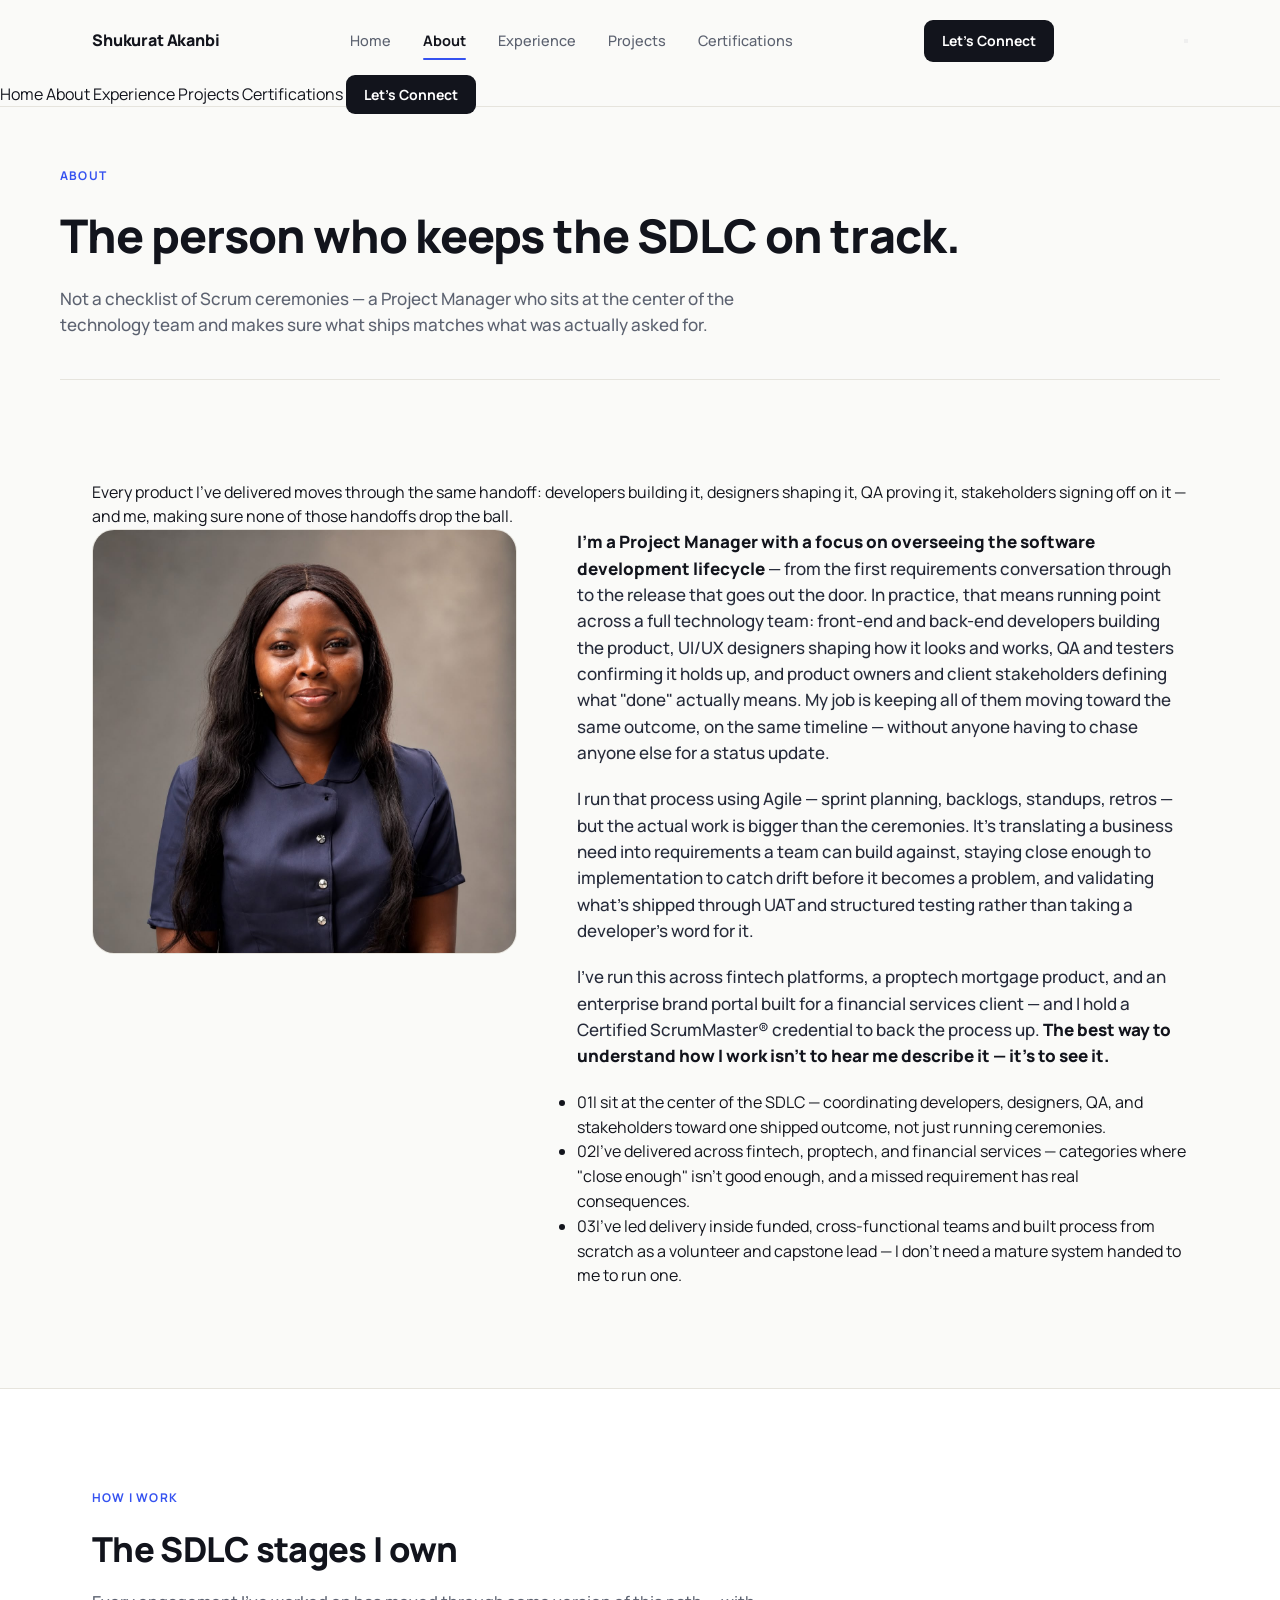
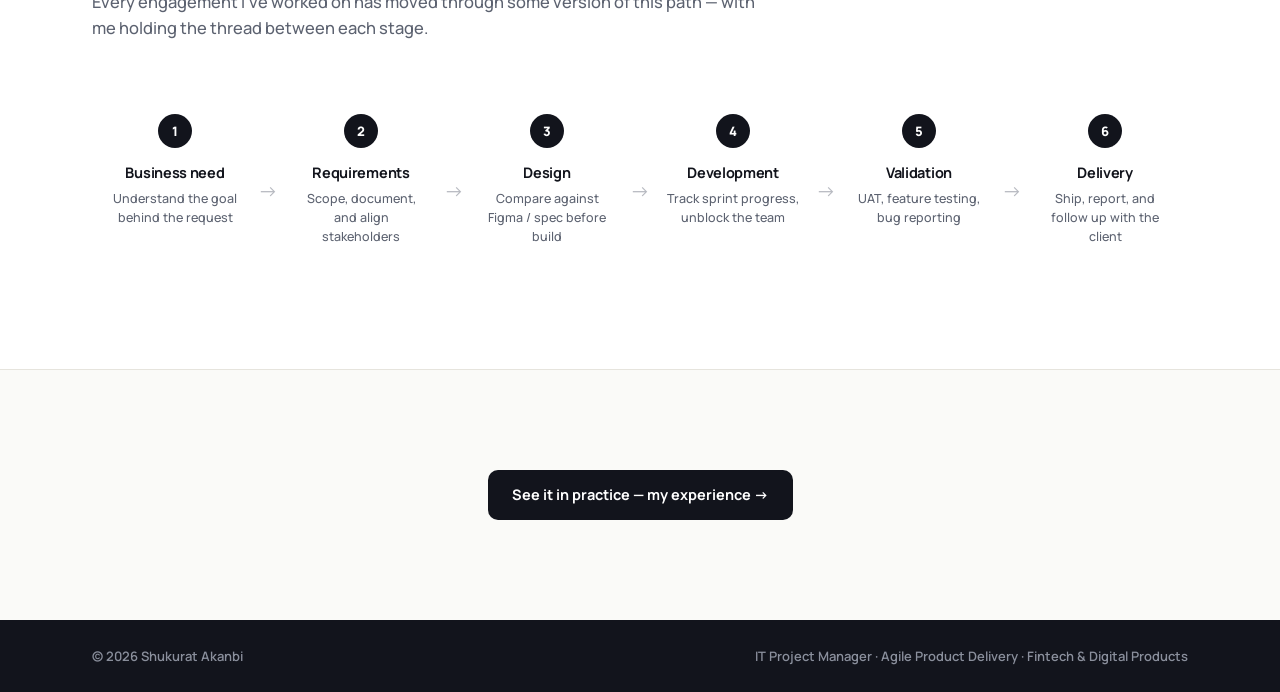
==== about.html @ e7d8753c "About sections updated" ====
<!DOCTYPE html>
<html lang="en">
<head>
<meta charset="UTF-8">
<meta name="viewport" content="width=device-width, initial-scale=1.0">
<title>About — Shukurat Akanbi</title>
<link rel="icon" href="favicon.svg" type="image/svg+xml">
<link rel="stylesheet" href="styles.css">
</head>
<body>

<header class="site">
  <nav>
    <a href="index.html" class="logo">Shukurat Akanbi</a>
    <div class="navlinks">
      <a href="index.html">Home</a>
      <a href="about.html">About</a>
      <a href="experience.html">Experience</a>
      <a href="projects.html">Projects</a>
      <a href="certifications.html">Certifications</a>
    </div>
    <a href="contact.html" class="navcta">Let's Connect</a>
    <button class="hamburger" id="menuToggle" aria-expanded="false" aria-controls="mobileMenu" aria-label="Toggle menu">
      <span class="bar"></span><span class="bar"></span><span class="bar"></span>
    </button>
  </nav>
  <div class="mobile-menu" id="mobileMenu">
    <a href="index.html">Home</a>
    <a href="about.html">About</a>
    <a href="experience.html">Experience</a>
    <a href="projects.html">Projects</a>
    <a href="certifications.html">Certifications</a>
    <a href="contact.html" class="navcta">Let's Connect</a>
  </div>
</header>

<main>
  <div class="pagehead wrap">
    <span class="label">About</span>
    <h1>The person who keeps the SDLC on track.</h1>
    <p>Not a checklist of Scrum ceremonies — a Project Manager who sits at the center of the technology team and makes sure what ships matches what was actually asked for.</p>
  </div>

  <section>
    <div class="wrap">
      <p class="about-hook reveal">Every product I've delivered moves through the same handoff: developers building it, designers shaping it, QA proving it, stakeholders signing off on it — <span class="accent-text">and me, making sure none of those handoffs drop the ball.</span></p>
    </div>
    <div class="wrap about-grid">
      <div class="about-photo">
        <img src="images/headshot.jpg" alt="Shukurat Akanbi" loading="lazy">
      </div>
      <div class="about-copy">
        <p><strong>I'm a Project Manager with a focus on overseeing the software development lifecycle</strong> — from the first requirements conversation through to the release that goes out the door. In practice, that means running point across a full technology team: front-end and back-end developers building the product, UI/UX designers shaping how it looks and works, QA and testers confirming it holds up, and product owners and client stakeholders defining what "done" actually means. My job is keeping all of them moving toward the same outcome, on the same timeline — without anyone having to chase anyone else for a status update.</p>
        <p>I run that process using Agile — sprint planning, backlogs, standups, retros — but the actual work is bigger than the ceremonies. It's translating a business need into requirements a team can build against, staying close enough to implementation to catch drift before it becomes a problem, and validating what's shipped through UAT and structured testing rather than taking a developer's word for it.</p>
        <p>I've run this across fintech platforms, a proptech mortgage product, and an enterprise brand portal built for a financial services client — and I hold a Certified ScrumMaster® credential to back the process up. <strong>The best way to understand how I work isn't to hear me describe it — it's to see it.</strong></p>
        <ul class="about-list">
          <li><span class="num">01</span>I sit at the center of the SDLC — coordinating developers, designers, QA, and stakeholders toward one shipped outcome, not just running ceremonies.</li>
          <li><span class="num">02</span>I've delivered across fintech, proptech, and financial services — categories where "close enough" isn't good enough, and a missed requirement has real consequences.</li>
          <li><span class="num">03</span>I've led delivery inside funded, cross-functional teams and built process from scratch as a volunteer and capstone lead — I don't need a mature system handed to me to run one.</li>
        </ul>
      </div>
    </div>
  </section>

  <section style="background:var(--card); border-top:1px solid var(--line); border-bottom:1px solid var(--line);">
    <div class="wrap">
      <div class="sec-head">
        <span class="label">How I work</span>
        <h2 class="sec-title">The SDLC stages I own</h2>
        <p>Every engagement I've worked on has moved through some version of this path — with me holding the thread between each stage.</p>
      </div>
      <div class="pipeline">
        <div class="pipe-step reveal"><div class="pn">1</div><h4>Business need</h4><p>Understand the goal behind the request</p></div>
        <div class="pipe-arrow">→</div>
        <div class="pipe-step reveal"><div class="pn">2</div><h4>Requirements</h4><p>Scope, document, and align stakeholders</p></div>
        <div class="pipe-arrow">→</div>
        <div class="pipe-step reveal"><div class="pn">3</div><h4>Design</h4><p>Compare against Figma / spec before build</p></div>
        <div class="pipe-arrow">→</div>
        <div class="pipe-step reveal"><div class="pn">4</div><h4>Development</h4><p>Track sprint progress, unblock the team</p></div>
        <div class="pipe-arrow">→</div>
        <div class="pipe-step reveal"><div class="pn">5</div><h4>Validation</h4><p>UAT, feature testing, bug reporting</p></div>
        <div class="pipe-arrow">→</div>
        <div class="pipe-step reveal"><div class="pn">6</div><h4>Delivery</h4><p>Ship, report, and follow up with the client</p></div>
      </div>
    </div>
  </section>

  <section style="padding-bottom:100px;">
    <div class="wrap" style="text-align:center;">
      <a href="experience.html" class="btn btn-primary">See it in practice — my experience →</a>
    </div>
  </section>
</main>

<footer>
  <div class="wrap">
    <span>© 2026 Shukurat Akanbi</span>
    <span>IT Project Manager · Agile Product Delivery · Fintech &amp; Digital Products</span>
  </div>
</footer>

<script src="script.js"></script>
</body>
</html>
---- styles.css ----
@import url('https://fonts.googleapis.com/css2?family=Manrope:wght@400;500;600;700;800&display=swap');

:root{
  --ink:#12141C;
  --ink-soft:#262B3A;
  --paper:#FAFAF8;
  --paper-dim:#F1F0EC;
  --card:#FFFFFF;
  --muted:#5C6270;
  --muted-light:#8A8F9C;
  --accent:#3552F0;
  --accent-dim:#EAEDFE;
  --accent-ink:#22359C;
  --gold:#B8862F;
  --gold-dim:#FBF1DF;
  --line:#E6E4DD;
  --line-dark:#333A4D;
  --radius-sm:8px;
  --radius:14px;
  --radius-lg:22px;
  --max:1160px;
}
*{box-sizing:border-box; margin:0; padding:0;}
html{scroll-behavior:smooth;}
body{
  font-family:'Manrope', sans-serif;
  background:var(--paper);
  color:var(--ink);
  line-height:1.55;
  -webkit-font-smoothing:antialiased;
  font-weight:400;
}
a{color:inherit; text-decoration:none;}
img{max-width:100%; display:block;}
.wrap{max-width:var(--max); margin:0 auto; padding:0 32px;}
section{padding:100px 0;}
@media(max-width:720px){ section{padding:64px 0;} .wrap{padding:0 20px;} }

::selection{ background:var(--accent); color:#fff; }
:focus-visible{ outline:2px solid var(--accent); outline-offset:3px; }
@media (prefers-reduced-motion: reduce){
  *{ animation-duration:0.01ms !important; animation-iteration-count:1 !important; transition-duration:0.01ms !important; scroll-behavior:auto !important; }
}

h1,h2,h3,h4{ font-weight:800; letter-spacing:-.02em; }

/* ---------- TAGS / PILLS ---------- */
.tag{
  display:inline-flex; align-items:center; gap:7px;
  font-size:12.5px; font-weight:600; letter-spacing:.02em;
  padding:7px 13px; border-radius:100px;
  border:1px solid var(--line);
  background:#fff;
  color:var(--muted);
}
.tag.accent{ background:var(--accent-dim); border-color:#CBD3FC; color:var(--accent-ink); }
.tag.gold{ background:var(--gold-dim); border-color:#EBD9AE; color:#8A651E; }
.label{
  font-size:12px; font-weight:700; letter-spacing:.1em; text-transform:uppercase; color:var(--accent);
  display:block; margin-bottom:14px;
}

/* ---------- NAV ---------- */
header.site{
  position:sticky; top:0; z-index:50;
  background:rgba(250,250,248,.92);
  backdrop-filter:blur(10px);
  border-bottom:1px solid var(--line);
}
nav{ display:flex; align-items:center; justify-content:space-between; padding:20px 32px; max-width:var(--max); margin:0 auto; }
.logo{ font-weight:800; font-size:16px; letter-spacing:-.01em; }
.navlinks{ display:flex; gap:32px; font-size:14.5px; font-weight:500; color:var(--muted); }
.navlinks a{ position:relative; padding:4px 0; }
.navlinks a:hover{ color:var(--ink); }
.navlinks a.active{ color:var(--ink); font-weight:700; }
.navlinks a.active::after{ content:""; position:absolute; left:0; right:0; bottom:-4px; height:2px; background:var(--accent); border-radius:2px; }
.navcta{ font-size:14px; font-weight:700; background:var(--ink); color:#fff; padding:10px 18px; border-radius:9px; transition:.15s; }
.navcta:hover{ background:var(--accent); transform:translateY(-1px); }
@media(max-width:780px){
  .navlinks{ display:none; }
  nav{ padding:16px 20px; }
}

/* ---------- PAGE HEADER ---------- */
.pagehead{ padding:60px 0 40px; border-bottom:1px solid var(--line); }
.pagehead h1{ font-size:clamp(2rem,4vw,2.9rem); margin-bottom:14px; }
.pagehead p{ color:var(--muted); font-size:17px; max-width:62ch; font-weight:500;}
@media(max-width:720px){ .pagehead{ padding:40px 0 28px; } }

/* ---------- HERO ---------- */
.hero{ padding-top:72px; padding-bottom:80px; }
.hero-inner{ max-width:900px; }
.hero .tagrow{ display:flex; flex-wrap:wrap; gap:8px; margin-bottom:28px; }
h1.hero-h{ font-size:clamp(1.6rem,3vw,2.05rem); font-weight:700; color:var(--muted); letter-spacing:-.005em; margin-bottom:18px; }
h1.hero-h .name{ display:block; font-size:clamp(2.6rem,6vw,4.1rem); font-weight:800; color:var(--ink); letter-spacing:-.03em; margin-bottom:10px; line-height:1.04;}
.hero p.lede{ font-size:18px; font-weight:500; color:var(--ink-soft); max-width:66ch; margin-bottom:38px; line-height:1.6; }
.hero-ctas{ display:flex; gap:14px; flex-wrap:wrap; }
.btn{
  font-size:14.5px; font-weight:700;
  padding:14px 24px; border-radius:10px; display:inline-flex; align-items:center; gap:8px;
  transition:.15s; border:none; cursor:pointer;
}
.btn-primary{ background:var(--ink); color:#fff; }
.btn-primary:hover{ background:var(--accent); transform:translateY(-1px); }
.btn-ghost{ border:1.5px solid var(--line); color:var(--ink); background:#fff; }
.btn-ghost:hover{ border-color:var(--ink); }

/* ---------- HOME TEASERS ---------- */
.teaser-grid{ display:grid; grid-template-columns:repeat(3,1fr); gap:20px; }
@media(max-width:860px){ .teaser-grid{ grid-template-columns:1fr; } }
.teaser{ background:var(--card); border:1px solid var(--line); border-radius:var(--radius); padding:30px; transition:.15s; display:flex; flex-direction:column; gap:14px; }
.teaser:hover{ border-color:var(--ink); transform:translateY(-2px); box-shadow:0 16px 32px -20px rgba(18,20,28,.18); }
.teaser h3{ font-size:20px; }
.teaser p{ font-size:14.5px; color:var(--muted); flex:1; font-weight:500; }
.teaser .t-link{ font-size:13.5px; font-weight:700; color:var(--accent); display:flex; align-items:center; gap:6px; }

/* ---------- PIPELINE (About signature element) ---------- */
.pipeline{ display:flex; align-items:stretch; gap:0; flex-wrap:wrap; margin-top:8px; }
.pipe-step{ flex:1 1 150px; padding:22px 16px; text-align:center; position:relative; }
.pipe-step .pn{ width:34px; height:34px; border-radius:50%; background:var(--ink); color:#fff; display:flex; align-items:center; justify-content:center; font-size:13px; font-weight:800; margin:0 auto 14px; }
.pipe-step h4{ font-size:14.5px; font-weight:700; margin-bottom:4px; }
.pipe-step p{ font-size:12.5px; color:var(--muted); font-weight:500; }
.pipe-arrow{ display:flex; align-items:center; color:var(--line-dark); opacity:.35; font-size:20px; padding-top:20px; }
@media(max-width:760px){ .pipeline{ flex-direction:column; } .pipe-arrow{ transform:rotate(90deg); align-self:center; padding:4px 0; } }

/* ---------- SECTION HEAD ---------- */
.sec-head{ max-width:680px; margin-bottom:52px; }
h2.sec-title{ font-size:clamp(1.6rem,3vw,2.15rem); margin-bottom:14px; }
.sec-head p{ color:var(--muted); font-size:16.5px; font-weight:500; }

/* ---------- ABOUT COPY ---------- */
.about-grid{ display:grid; grid-template-columns:.82fr 1.18fr; gap:60px; align-items:start; }
@media(max-width:860px){ .about-grid{ grid-template-columns:1fr; gap:36px; } }
.about-photo{ border-radius:var(--radius-lg); overflow:hidden; border:1px solid var(--line); position:sticky; top:100px; }
.about-copy p{ font-size:17px; color:var(--ink-soft); margin-bottom:20px; max-width:62ch; font-weight:500; }
.about-copy p strong{ color:var(--ink); font-weight:800; }

/* ---------- EXPERIENCE ---------- */
.exp-card{ background:var(--card); border:1px solid var(--line); border-radius:var(--radius-lg); overflow:hidden; margin-bottom:26px; }
.exp-head{ padding:32px 34px 24px; border-bottom:1px solid var(--line); display:flex; justify-content:space-between; gap:20px; flex-wrap:wrap; align-items:flex-start; }
.exp-head .eyebrow{ font-size:13px; font-weight:700; color:var(--accent); text-transform:uppercase; letter-spacing:.06em; margin-bottom:8px; }
.exp-head h3{ font-size:24px; margin-bottom:6px; }
.exp-head .org{ font-size:15px; color:var(--muted); font-weight:600; }
.exp-head .dates{ font-size:13.5px; color:var(--muted-light); font-weight:600; white-space:nowrap; }
.exp-body{ padding:8px 34px 30px; }
.exp-sub{ margin-top:24px; padding-top:24px; border-top:1px dashed var(--line); }
.exp-sub:first-child{ margin-top:0; padding-top:0; border-top:none; }
.exp-sub h4{ font-size:16.5px; margin-bottom:10px; }
.exp-sub p.sub-desc{ font-size:14.5px; color:var(--muted); font-weight:500; margin-bottom:12px; }
.exp-body ul{ padding-left:20px; }
.exp-body li{ font-size:14.8px; color:var(--ink-soft); margin-bottom:7px; font-weight:500; }
.exp-note{ font-size:13.5px; color:var(--muted-light); font-style:italic; margin-top:14px; font-weight:500; }

.stat-strip{ display:flex; gap:36px; flex-wrap:wrap; background:var(--accent-dim); border-top:1px solid var(--line); padding:24px 34px; }
.stat-strip .stat .val{ font-size:26px; font-weight:800; color:var(--accent-ink); }
.stat-strip .stat .lab{ font-size:12.5px; color:var(--accent-ink); font-weight:600; opacity:.85; }

.exp-minor{ display:grid; grid-template-columns:170px 1fr; gap:24px; padding:20px 0; border-bottom:1px solid var(--line); }
@media(max-width:640px){ .exp-minor{ grid-template-columns:1fr; gap:4px; } }
.exp-minor .em-date{ font-size:12.5px; color:var(--muted-light); font-weight:700; padding-top:2px; }
.exp-minor .em-role{ font-size:15.5px; font-weight:700; }
.exp-minor .em-org{ font-size:13.5px; color:var(--accent-ink); font-weight:600; margin-bottom:4px; }
.exp-minor p.em-desc{ font-size:14px; color:var(--muted); font-weight:500; }

/* ---------- SKILLS ---------- */
.skill-grid{ display:grid; grid-template-columns:repeat(4,1fr); gap:20px; }
@media(max-width:960px){ .skill-grid{ grid-template-columns:repeat(2,1fr); } }
@media(max-width:600px){ .skill-grid{ grid-template-columns:1fr; } }
.skill-col{ background:var(--card); border:1px solid var(--line); border-radius:var(--radius); padding:24px; }
.skill-col h4{ font-size:12.5px; font-weight:800; letter-spacing:.06em; text-transform:uppercase; color:var(--muted-light); margin-bottom:14px; }
.chip-row{ display:flex; flex-wrap:wrap; gap:7px; }
.chip{ font-size:13px; font-weight:600; padding:6px 11px; border-radius:7px; background:var(--paper-dim); border:1px solid var(--line); color:var(--ink-soft); }

/* ---------- PROJECTS ---------- */
.proj-card{ background:var(--card); border:1px solid var(--line); border-radius:var(--radius-lg); overflow:hidden; margin-bottom:32px; }
.proj-head{ padding:36px 36px 26px; border-bottom:1px solid var(--line); display:flex; justify-content:space-between; gap:24px; flex-wrap:wrap; align-items:flex-start; }
.proj-head h3{ font-size:28px; margin-bottom:8px; }
.proj-head .cat{ font-size:14.5px; color:var(--muted); font-weight:600; margin-bottom:14px; }
.proj-tags{ display:flex; gap:8px; flex-wrap:wrap; }
.award-badge{ display:flex; align-items:center; gap:10px; background:var(--gold-dim); border:1px solid #EBD9AE; border-radius:12px; padding:12px 18px; white-space:nowrap; }
.award-badge .trophy{ font-size:22px; }
.award-badge .a-text{ line-height:1.25; }
.award-badge .a-text .a-big{ font-size:14.5px; font-weight:800; color:#8A651E; display:block; }
.award-badge .a-text .a-small{ font-size:11.5px; color:#8A651E; font-weight:600; opacity:.85; }

.proj-story{ display:grid; grid-template-columns:repeat(2,1fr); }
@media(max-width:760px){ .proj-story{ grid-template-columns:1fr; } }
.pstep{ padding:26px 36px; border-bottom:1px solid var(--line); border-right:1px solid var(--line); }
.pstep:nth-child(2n){ border-right:none; }
@media(max-width:760px){ .pstep{ border-right:none !important; } }
.pstep h4{ font-size:11.5px; letter-spacing:.08em; text-transform:uppercase; color:var(--accent); margin-bottom:10px; font-weight:800; }
.pstep p, .pstep li{ font-size:14.8px; color:var(--ink-soft); font-weight:500; }
.pstep ul{ padding-left:18px; margin-top:6px; }
.pstep li{ margin-bottom:5px; }
.pstep.full{ grid-column:1/-1; border-right:none; }
.pstep.outcome{ background:var(--accent-dim); border-right:none; }
.pstep.outcome h4{ color:var(--accent-ink); }

.pstep-img{ margin-top:14px; border-radius:10px; overflow:hidden; border:1px solid var(--line); cursor:zoom-in; transition:.15s; }
.pstep-img:hover{ transform:translateY(-2px); box-shadow:0 12px 24px -16px rgba(18,20,28,.25); }
.pstep-img img{ width:100%; display:block; }

.gallery-wrap{ grid-column:1/-1; padding:30px 36px 36px; border-top:1px solid var(--line); background:var(--paper-dim); }
.gallery-wrap h4{ font-size:11.5px; letter-spacing:.08em; text-transform:uppercase; color:var(--accent); margin-bottom:16px; font-weight:800; }
.gallery-grid{ display:grid; grid-template-columns:repeat(auto-fill,minmax(210px,1fr)); gap:14px; }
.gallery-item{ border-radius:10px; overflow:hidden; border:1px solid var(--line); background:#fff; cursor:zoom-in; transition:.15s; }
.gallery-item:hover{ transform:translateY(-2px); box-shadow:0 12px 24px -16px rgba(18,20,28,.25); }
.gallery-item img{ width:100%; height:150px; object-fit:cover; object-position:top; }
.gallery-item.tall img{ height:220px; }
.gallery-cap{ font-size:12px; color:var(--muted); padding:8px 10px; font-weight:600; }
.video-cta{ margin-top:16px; }

/* ---------- CERTIFICATIONS ---------- */
.cert-grid{ display:grid; grid-template-columns:repeat(2,1fr); gap:24px; }
@media(max-width:760px){ .cert-grid{ grid-template-columns:1fr; } }
.cert-card{ background:var(--card); border:1px solid var(--line); border-radius:var(--radius); overflow:hidden; transition:.15s; }
.cert-card:hover{ border-color:var(--ink); box-shadow:0 16px 32px -22px rgba(18,20,28,.2); }
.cert-thumb{ cursor:zoom-in; border-bottom:1px solid var(--line); overflow:hidden; aspect-ratio:16/10.5; background:#F4F3EF; }
.cert-thumb img{ width:100%; height:100%; object-fit:cover; object-position:top; }
.cert-info{ padding:18px 20px; }
.cert-info h4{ font-size:15.5px; margin-bottom:4px; }
.cert-info .issuer{ font-size:13px; color:var(--muted); font-weight:600; }
.cert-card.placeholder .cert-thumb{ display:flex; align-items:center; justify-content:center; color:var(--muted-light); font-size:13px; font-weight:700; text-align:center; padding:20px; }

/* ---------- LIGHTBOX ---------- */
.lightbox{ position:fixed; inset:0; background:rgba(18,20,28,.92); z-index:200; display:none; align-items:center; justify-content:center; padding:40px; cursor:zoom-out; }
.lightbox.open{ display:flex; }
.lightbox img{ max-width:100%; max-height:90vh; border-radius:10px; box-shadow:0 30px 60px rgba(0,0,0,.4); }
.lightbox-close{ position:absolute; top:24px; right:28px; color:#fff; font-size:15px; font-weight:700; background:rgba(255,255,255,.12); padding:10px 16px; border-radius:8px; }

/* ---------- CONTACT ---------- */
.contact{ background:var(--ink); color:#F2F2F0; }
.contact h1{ color:#fff; }
.contact-grid{ display:grid; grid-template-columns:1.2fr .8fr; gap:60px; align-items:start; }
@media(max-width:860px){ .contact-grid{ grid-template-columns:1fr; gap:36px; } }
.contact .big{ font-size:clamp(2rem,4vw,2.7rem); line-height:1.15; margin-bottom:20px; color:#fff; }
.contact p.lede{ color:#B7BAC4; font-size:16.5px; max-width:48ch; font-weight:500; }
.contact-actions{ display:flex; flex-direction:column; gap:12px; }
.clink{ display:flex; justify-content:space-between; align-items:center; padding:16px 0; border-bottom:1px solid var(--line-dark); font-size:15px; font-weight:600; color:#EAEAE8; }
.clink span.arrow{ color:#8FA0F0; transition:.15s; }
.clink:hover span.arrow{ transform:translateX(4px); }
.contact-note{ margin-top:26px; padding-top:22px; border-top:1px solid var(--line-dark); color:#9296A3; font-size:14px; max-width:46ch; font-weight:500;}

footer{ background:var(--ink); color:#8A8F9C; padding:26px 0; font-size:13px; font-weight:600; }
footer .wrap{ display:flex; justify-content:space-between; flex-wrap:wrap; gap:8px; }

.reveal{ opacity:0; transform:translateY(16px); transition:opacity .55s ease, transform .55s ease; }
.reveal.in{ opacity:1; transform:none; }
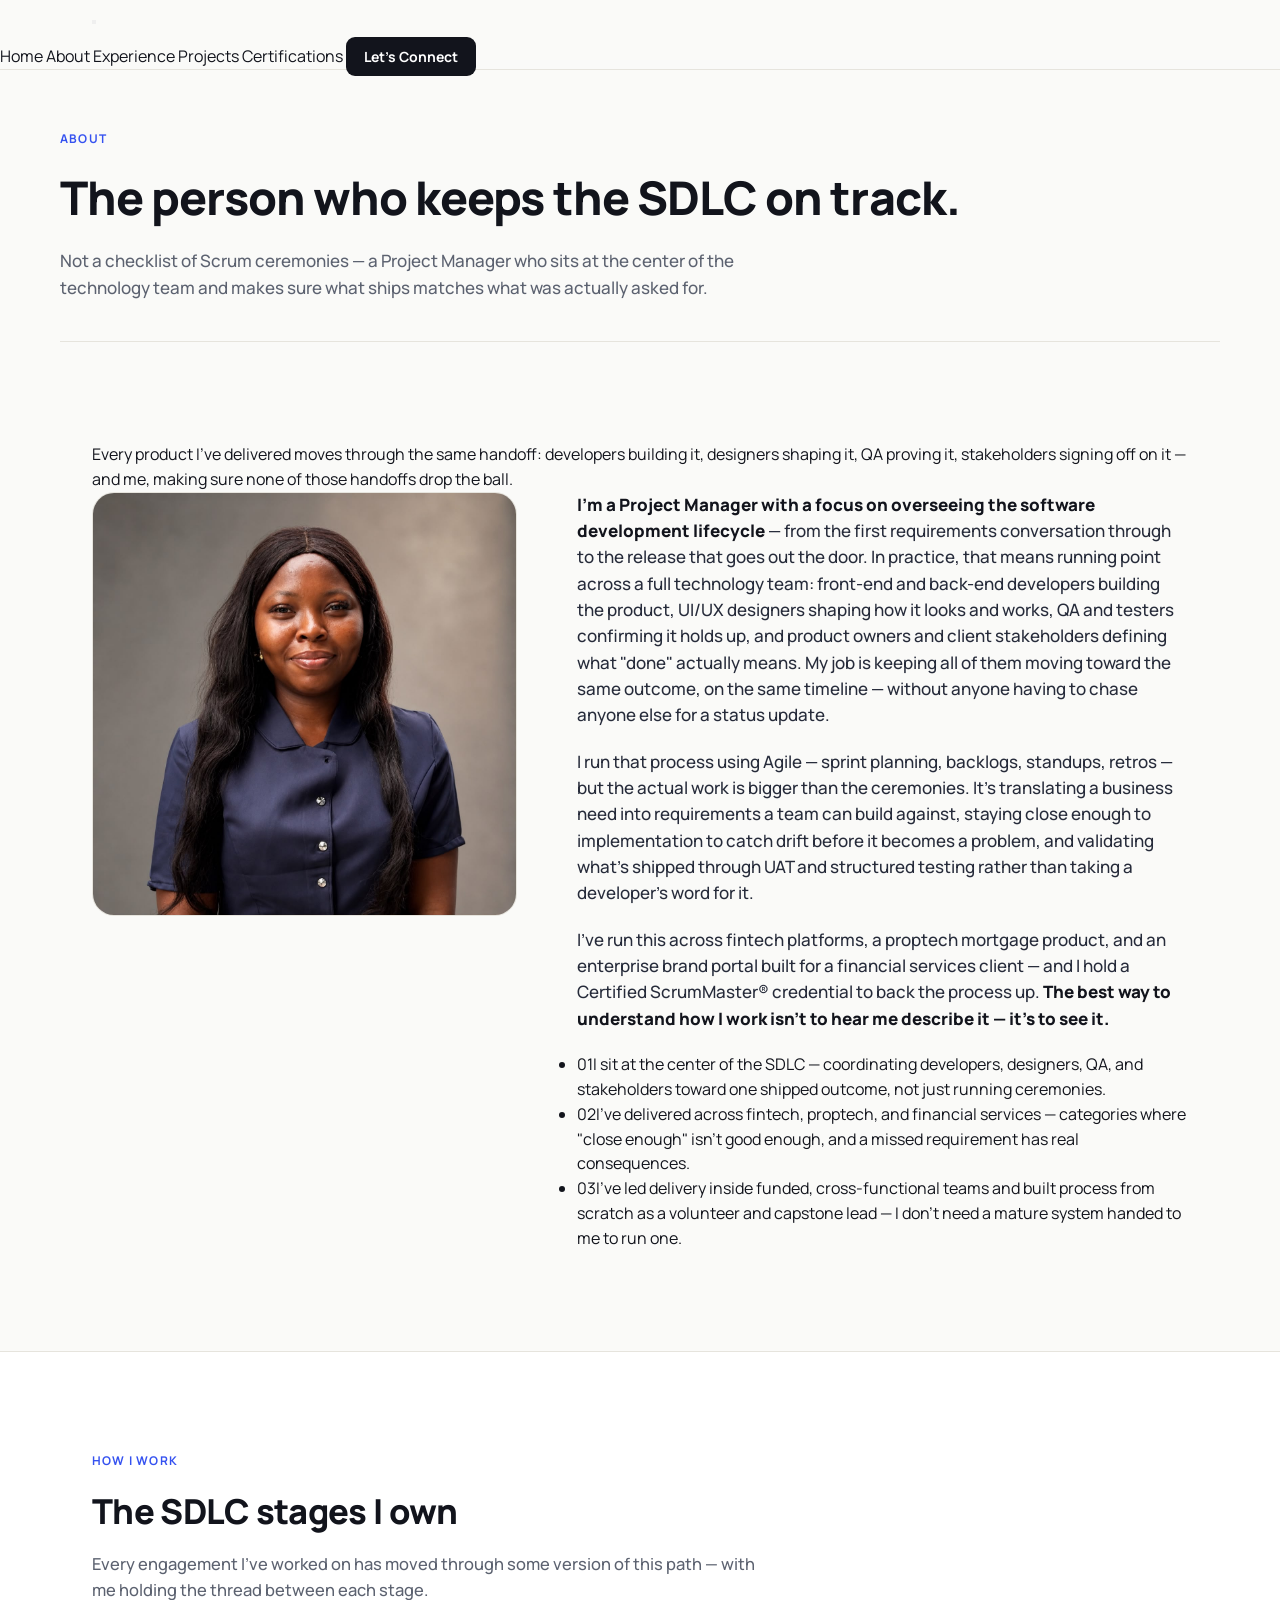
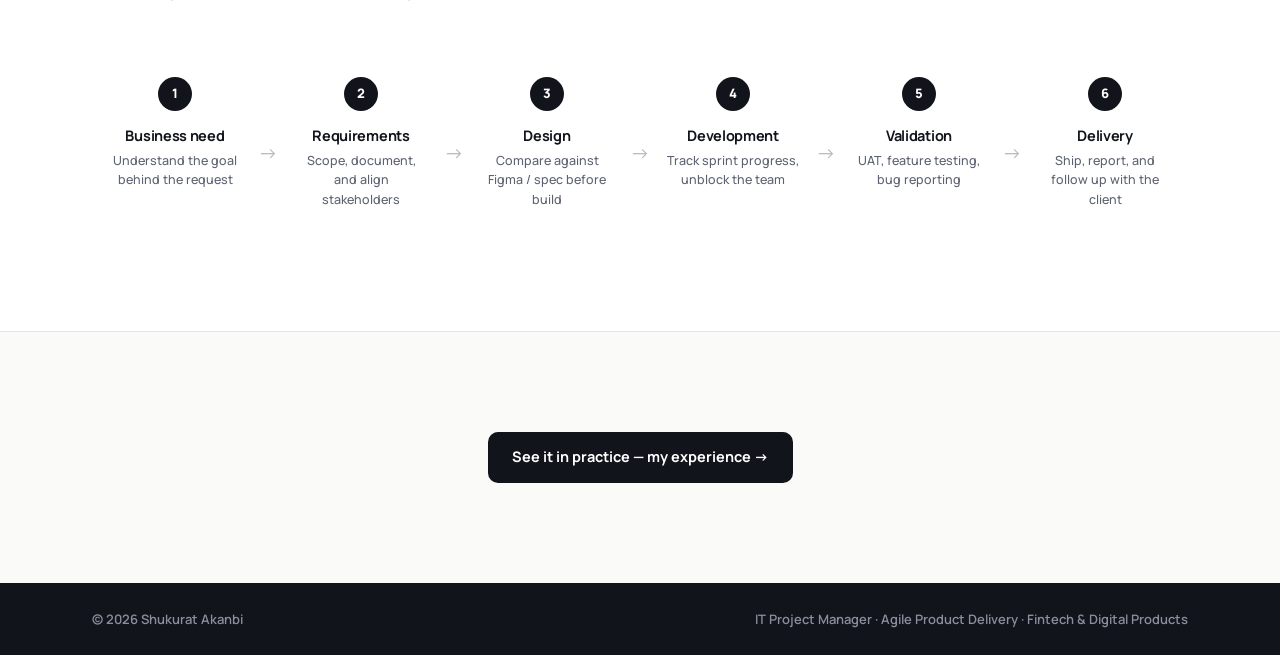
==== commit bc924a1a: "Updating mobile nav" ====
--- a/about.html
+++ b/about.html
@@ -11,15 +11,15 @@
 
 <header class="site">
   <nav>
-    <a href="index.html" class="logo">Shukurat Akanbi</a>
+    <!-- <a href="index.html" class="logo">Shukurat Akanbi</a>
     <div class="navlinks">
       <a href="index.html">Home</a>
       <a href="about.html">About</a>
       <a href="experience.html">Experience</a>
       <a href="projects.html">Projects</a>
       <a href="certifications.html">Certifications</a>
-    </div>
-    <a href="contact.html" class="navcta">Let's Connect</a>
+    </div> -->
+    <!-- <a href="contact.html" class="navcta">Let's Connect</a> -->
     <button class="hamburger" id="menuToggle" aria-expanded="false" aria-controls="mobileMenu" aria-label="Toggle menu">
       <span class="bar"></span><span class="bar"></span><span class="bar"></span>
     </button>
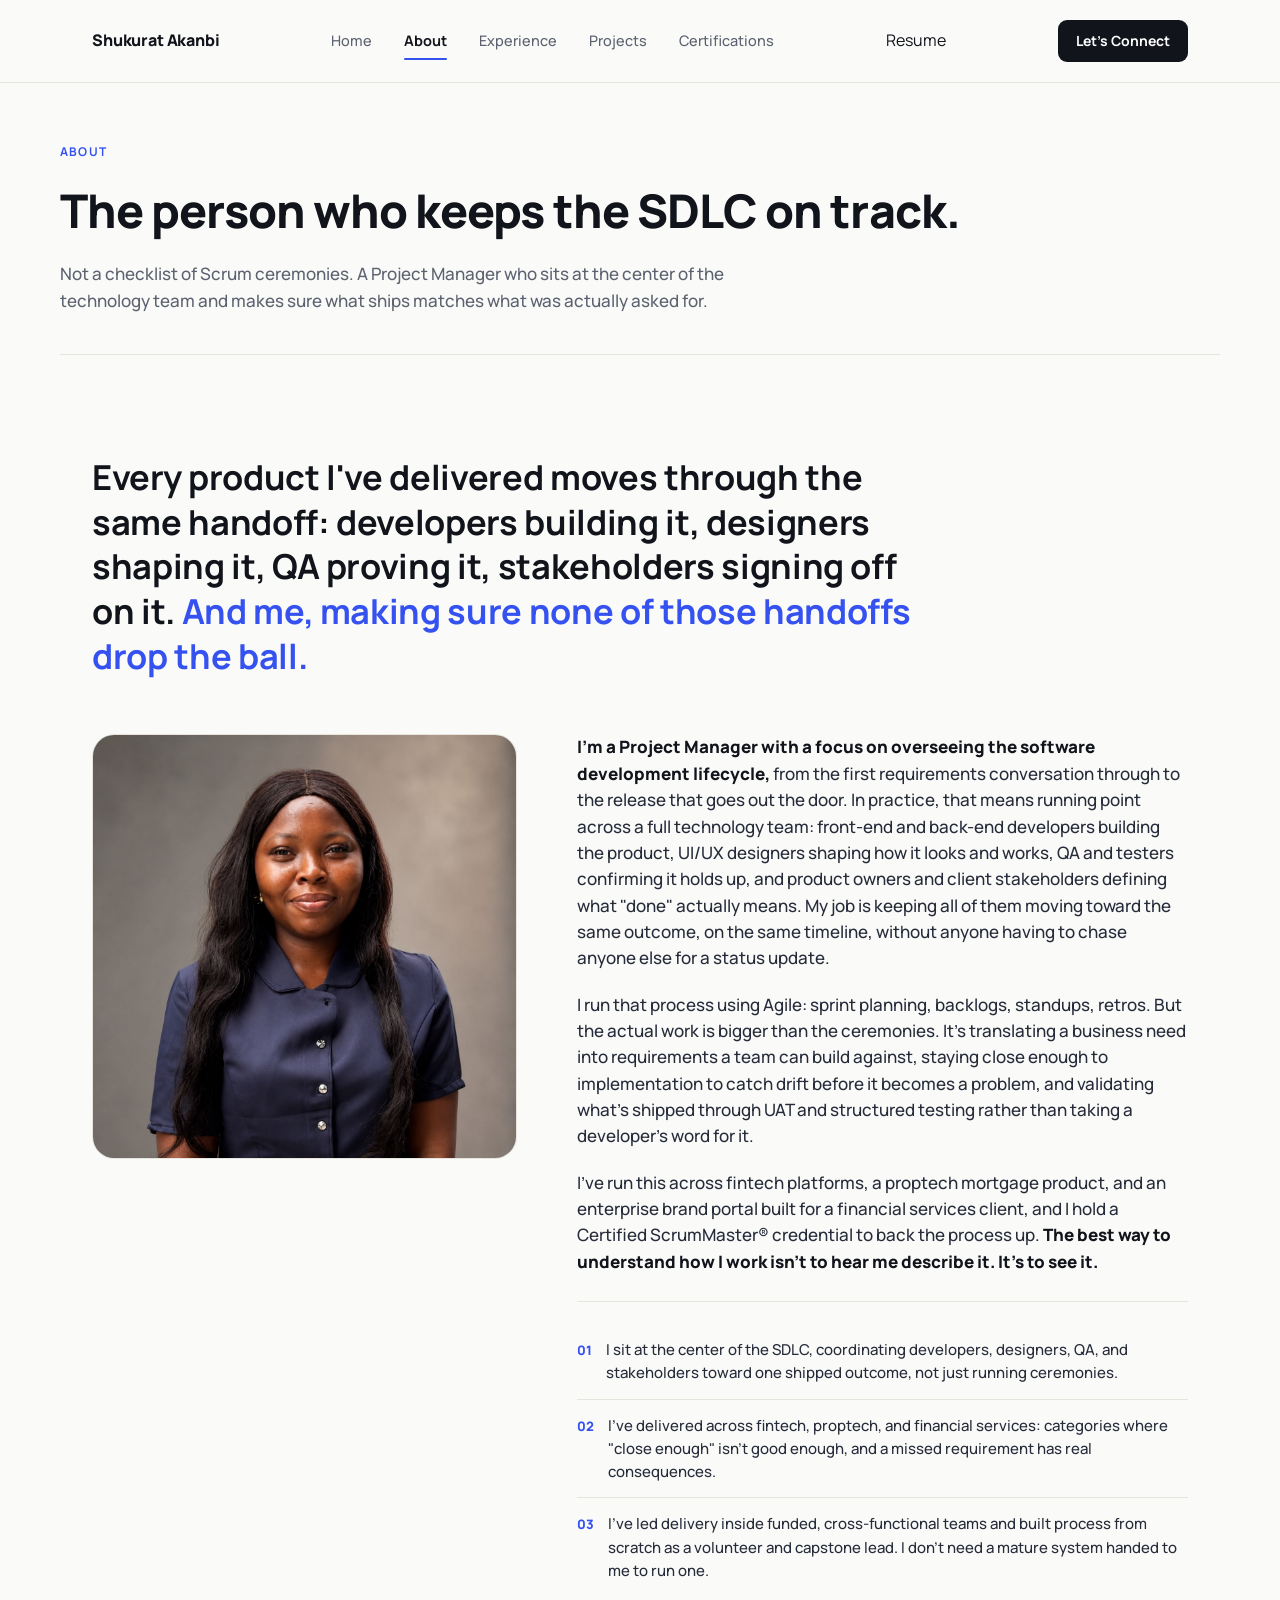
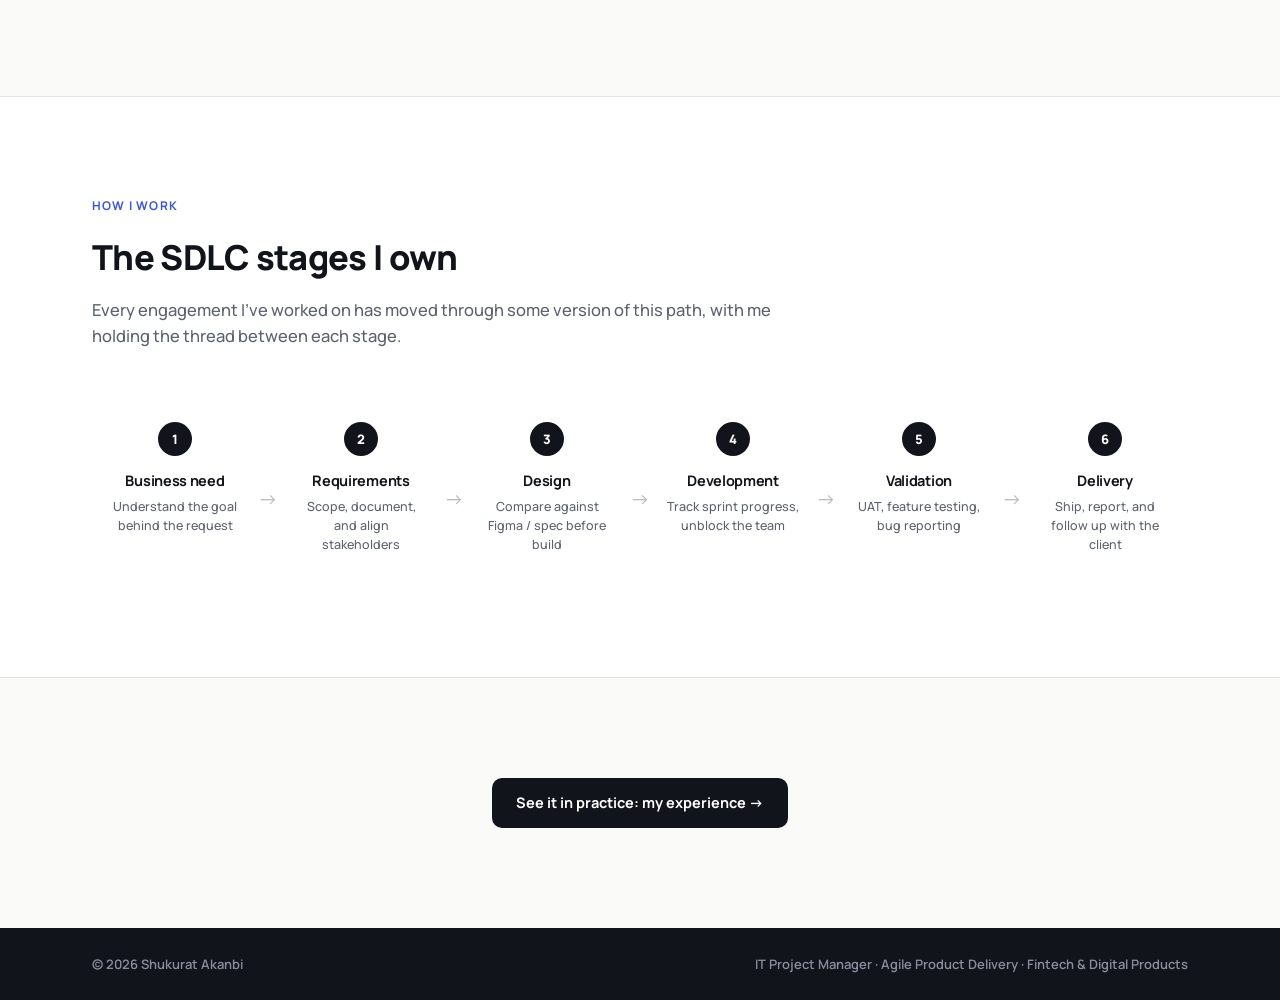
==== commit fea2bfb1: "Mobile responsiveness updated" ====
--- a/about.html
+++ b/about.html
@@ -3,7 +3,7 @@
 <head>
 <meta charset="UTF-8">
 <meta name="viewport" content="width=device-width, initial-scale=1.0">
-<title>About — Shukurat Akanbi</title>
+<title>About | Shukurat Akanbi</title>
 <link rel="icon" href="favicon.svg" type="image/svg+xml">
 <link rel="stylesheet" href="styles.css">
 </head>
@@ -11,15 +11,16 @@
 
 <header class="site">
   <nav>
-    <!-- <a href="index.html" class="logo">Shukurat Akanbi</a>
+    <a href="index.html" class="logo">Shukurat Akanbi</a>
     <div class="navlinks">
       <a href="index.html">Home</a>
       <a href="about.html">About</a>
       <a href="experience.html">Experience</a>
       <a href="projects.html">Projects</a>
       <a href="certifications.html">Certifications</a>
-    </div> -->
-    <!-- <a href="contact.html" class="navcta">Let's Connect</a> -->
+    </div>
+    <a href="files/Shukurat_Akanbi_CV.pdf" class="navresume" target="_blank" rel="noopener">Resume</a>
+    <a href="contact.html" class="navcta">Let's Connect</a>
     <button class="hamburger" id="menuToggle" aria-expanded="false" aria-controls="mobileMenu" aria-label="Toggle menu">
       <span class="bar"></span><span class="bar"></span><span class="bar"></span>
     </button>
@@ -30,6 +31,7 @@
     <a href="experience.html">Experience</a>
     <a href="projects.html">Projects</a>
     <a href="certifications.html">Certifications</a>
+    <a href="files/Shukurat_Akanbi_CV.pdf" class="navresume" target="_blank" rel="noopener">Resume (PDF)</a>
     <a href="contact.html" class="navcta">Let's Connect</a>
   </div>
 </header>
@@ -38,25 +40,25 @@
   <div class="pagehead wrap">
     <span class="label">About</span>
     <h1>The person who keeps the SDLC on track.</h1>
-    <p>Not a checklist of Scrum ceremonies — a Project Manager who sits at the center of the technology team and makes sure what ships matches what was actually asked for.</p>
+    <p>Not a checklist of Scrum ceremonies. A Project Manager who sits at the center of the technology team and makes sure what ships matches what was actually asked for.</p>
   </div>
 
   <section>
     <div class="wrap">
-      <p class="about-hook reveal">Every product I've delivered moves through the same handoff: developers building it, designers shaping it, QA proving it, stakeholders signing off on it — <span class="accent-text">and me, making sure none of those handoffs drop the ball.</span></p>
+      <p class="about-hook reveal">Every product I've delivered moves through the same handoff: developers building it, designers shaping it, QA proving it, stakeholders signing off on it. <span class="accent-text">And me, making sure none of those handoffs drop the ball.</span></p>
     </div>
     <div class="wrap about-grid">
       <div class="about-photo">
         <img src="images/headshot.jpg" alt="Shukurat Akanbi" loading="lazy">
       </div>
       <div class="about-copy">
-        <p><strong>I'm a Project Manager with a focus on overseeing the software development lifecycle</strong> — from the first requirements conversation through to the release that goes out the door. In practice, that means running point across a full technology team: front-end and back-end developers building the product, UI/UX designers shaping how it looks and works, QA and testers confirming it holds up, and product owners and client stakeholders defining what "done" actually means. My job is keeping all of them moving toward the same outcome, on the same timeline — without anyone having to chase anyone else for a status update.</p>
-        <p>I run that process using Agile — sprint planning, backlogs, standups, retros — but the actual work is bigger than the ceremonies. It's translating a business need into requirements a team can build against, staying close enough to implementation to catch drift before it becomes a problem, and validating what's shipped through UAT and structured testing rather than taking a developer's word for it.</p>
-        <p>I've run this across fintech platforms, a proptech mortgage product, and an enterprise brand portal built for a financial services client — and I hold a Certified ScrumMaster® credential to back the process up. <strong>The best way to understand how I work isn't to hear me describe it — it's to see it.</strong></p>
+        <p><strong>I'm a Project Manager with a focus on overseeing the software development lifecycle,</strong> from the first requirements conversation through to the release that goes out the door. In practice, that means running point across a full technology team: front-end and back-end developers building the product, UI/UX designers shaping how it looks and works, QA and testers confirming it holds up, and product owners and client stakeholders defining what "done" actually means. My job is keeping all of them moving toward the same outcome, on the same timeline, without anyone having to chase anyone else for a status update.</p>
+        <p>I run that process using Agile: sprint planning, backlogs, standups, retros. But the actual work is bigger than the ceremonies. It's translating a business need into requirements a team can build against, staying close enough to implementation to catch drift before it becomes a problem, and validating what's shipped through UAT and structured testing rather than taking a developer's word for it.</p>
+        <p>I've run this across fintech platforms, a proptech mortgage product, and an enterprise brand portal built for a financial services client, and I hold a Certified ScrumMaster® credential to back the process up. <strong>The best way to understand how I work isn't to hear me describe it. It's to see it.</strong></p>
         <ul class="about-list">
-          <li><span class="num">01</span>I sit at the center of the SDLC — coordinating developers, designers, QA, and stakeholders toward one shipped outcome, not just running ceremonies.</li>
-          <li><span class="num">02</span>I've delivered across fintech, proptech, and financial services — categories where "close enough" isn't good enough, and a missed requirement has real consequences.</li>
-          <li><span class="num">03</span>I've led delivery inside funded, cross-functional teams and built process from scratch as a volunteer and capstone lead — I don't need a mature system handed to me to run one.</li>
+          <li><span class="num">01</span>I sit at the center of the SDLC, coordinating developers, designers, QA, and stakeholders toward one shipped outcome, not just running ceremonies.</li>
+          <li><span class="num">02</span>I've delivered across fintech, proptech, and financial services: categories where "close enough" isn't good enough, and a missed requirement has real consequences.</li>
+          <li><span class="num">03</span>I've led delivery inside funded, cross-functional teams and built process from scratch as a volunteer and capstone lead. I don't need a mature system handed to me to run one.</li>
         </ul>
       </div>
     </div>
@@ -67,7 +69,7 @@
       <div class="sec-head">
         <span class="label">How I work</span>
         <h2 class="sec-title">The SDLC stages I own</h2>
-        <p>Every engagement I've worked on has moved through some version of this path — with me holding the thread between each stage.</p>
+        <p>Every engagement I've worked on has moved through some version of this path, with me holding the thread between each stage.</p>
       </div>
       <div class="pipeline">
         <div class="pipe-step reveal"><div class="pn">1</div><h4>Business need</h4><p>Understand the goal behind the request</p></div>
@@ -87,7 +89,7 @@
 
   <section style="padding-bottom:100px;">
     <div class="wrap" style="text-align:center;">
-      <a href="experience.html" class="btn btn-primary">See it in practice — my experience →</a>
+      <a href="experience.html" class="btn btn-primary">See it in practice: my experience →</a>
     </div>
   </section>
 </main>
--- a/styles.css
+++ b/styles.css
@@ -76,9 +76,21 @@
 .navlinks a.active::after{ content:""; position:absolute; left:0; right:0; bottom:-4px; height:2px; background:var(--accent); border-radius:2px; }
 .navcta{ font-size:14px; font-weight:700; background:var(--ink); color:#fff; padding:10px 18px; border-radius:9px; transition:.15s; }
 .navcta:hover{ background:var(--accent); transform:translateY(-1px); }
+.hamburger{ display:none; background:none; border:none; cursor:pointer; padding:8px; margin:-8px -8px -8px 4px; }
+.hamburger .bar{ display:block; width:22px; height:2px; background:var(--ink); margin:5px 0; transition:.2s ease; }
+.hamburger.is-open .bar:nth-child(1){ transform:translateY(7px) rotate(45deg); }
+.hamburger.is-open .bar:nth-child(2){ opacity:0; }
+.hamburger.is-open .bar:nth-child(3){ transform:translateY(-7px) rotate(-45deg); }
+.mobile-menu{ display:none; flex-direction:column; border-top:1px solid var(--line); background:var(--paper); padding:8px 20px 18px; }
+.mobile-menu.open{ display:flex; }
+.mobile-menu a{ padding:13px 2px; font-size:15.5px; font-weight:600; color:var(--ink); border-bottom:1px solid var(--line); }
+.mobile-menu a.active{ color:var(--accent); font-weight:700; }
+.mobile-menu a.navcta{ margin-top:12px; text-align:center; border-bottom:none; color:#fff; }
 @media(max-width:780px){
   .navlinks{ display:none; }
   nav{ padding:16px 20px; }
+  .navcta{ display:none; }
+  .hamburger{ display:block; }
 }
 
 /* ---------- PAGE HEADER ---------- */
@@ -92,7 +104,8 @@
 .hero-inner{ max-width:900px; }
 .hero .tagrow{ display:flex; flex-wrap:wrap; gap:8px; margin-bottom:28px; }
 h1.hero-h{ font-size:clamp(1.6rem,3vw,2.05rem); font-weight:700; color:var(--muted); letter-spacing:-.005em; margin-bottom:18px; }
-h1.hero-h .name{ display:block; font-size:clamp(2.6rem,6vw,4.1rem); font-weight:800; color:var(--ink); letter-spacing:-.03em; margin-bottom:10px; line-height:1.04;}
+h1.hero-h .name{ display:block; font-size:clamp(1.9rem,7.2vw,4.1rem); font-weight:800; color:var(--ink); letter-spacing:-.03em; margin-bottom:10px; line-height:1.08; white-space:nowrap; }
+@media(max-width:420px){ h1.hero-h .name{ white-space:normal; font-size:clamp(1.6rem,8.5vw,2.2rem); } }
 .hero p.lede{ font-size:18px; font-weight:500; color:var(--ink-soft); max-width:66ch; margin-bottom:38px; line-height:1.6; }
 .hero-ctas{ display:flex; gap:14px; flex-wrap:wrap; }
 .btn{
@@ -129,11 +142,18 @@
 .sec-head p{ color:var(--muted); font-size:16.5px; font-weight:500; }
 
 /* ---------- ABOUT COPY ---------- */
+.about-hook{ font-size:clamp(1.5rem,3.2vw,2.15rem); font-weight:700; line-height:1.3; letter-spacing:-.01em; color:var(--ink); max-width:840px; margin-bottom:56px; }
+.about-hook .accent-text{ color:var(--accent); }
+
 .about-grid{ display:grid; grid-template-columns:.82fr 1.18fr; gap:60px; align-items:start; }
 @media(max-width:860px){ .about-grid{ grid-template-columns:1fr; gap:36px; } }
 .about-photo{ border-radius:var(--radius-lg); overflow:hidden; border:1px solid var(--line); position:sticky; top:100px; }
 .about-copy p{ font-size:17px; color:var(--ink-soft); margin-bottom:20px; max-width:62ch; font-weight:500; }
 .about-copy p strong{ color:var(--ink); font-weight:800; }
+.about-list{ margin-top:26px; padding-top:22px; border-top:1px solid var(--line); }
+.about-list li{ list-style:none; display:flex; gap:14px; padding:14px 0; border-bottom:1px solid var(--line); font-size:15px; color:var(--ink-soft); font-weight:500; }
+.about-list li:last-child{ border-bottom:none; }
+.about-list .num{ font-size:13px; font-weight:800; color:var(--accent); flex:none; padding-top:2px; }
 
 /* ---------- EXPERIENCE ---------- */
 .exp-card{ background:var(--card); border:1px solid var(--line); border-radius:var(--radius-lg); overflow:hidden; margin-bottom:26px; }
@@ -208,7 +228,18 @@
 .gallery-item img{ width:100%; height:150px; object-fit:cover; object-position:top; }
 .gallery-item.tall img{ height:220px; }
 .gallery-cap{ font-size:12px; color:var(--muted); padding:8px 10px; font-weight:600; }
-.video-cta{ margin-top:16px; }
+.video-cta{ margin-top:16px; max-width:420px; }
+.video-cta video{ border-radius:10px; }
+
+.google-wordmark{ font-size:26px; font-weight:800; letter-spacing:-.01em; font-family:Arial, sans-serif; }
+.google-wordmark span:nth-child(1){ color:#4285F4; }
+.google-wordmark span:nth-child(2){ color:#EA4335; }
+.google-wordmark span:nth-child(3){ color:#FBBC05; }
+.google-wordmark span:nth-child(4){ color:#4285F4; }
+.google-wordmark span:nth-child(5){ color:#34A853; }
+.google-wordmark span:nth-child(6){ color:#EA4335; }
+.cert-card.placeholder .cert-thumb{ background:#fff; flex-direction:column; gap:10px; }
+.cert-card.placeholder .cert-thumb .coursera-tag{ font-size:11px; font-weight:700; color:var(--muted-light); letter-spacing:.04em; text-transform:uppercase; }
 
 /* ---------- CERTIFICATIONS ---------- */
 .cert-grid{ display:grid; grid-template-columns:repeat(2,1fr); gap:24px; }
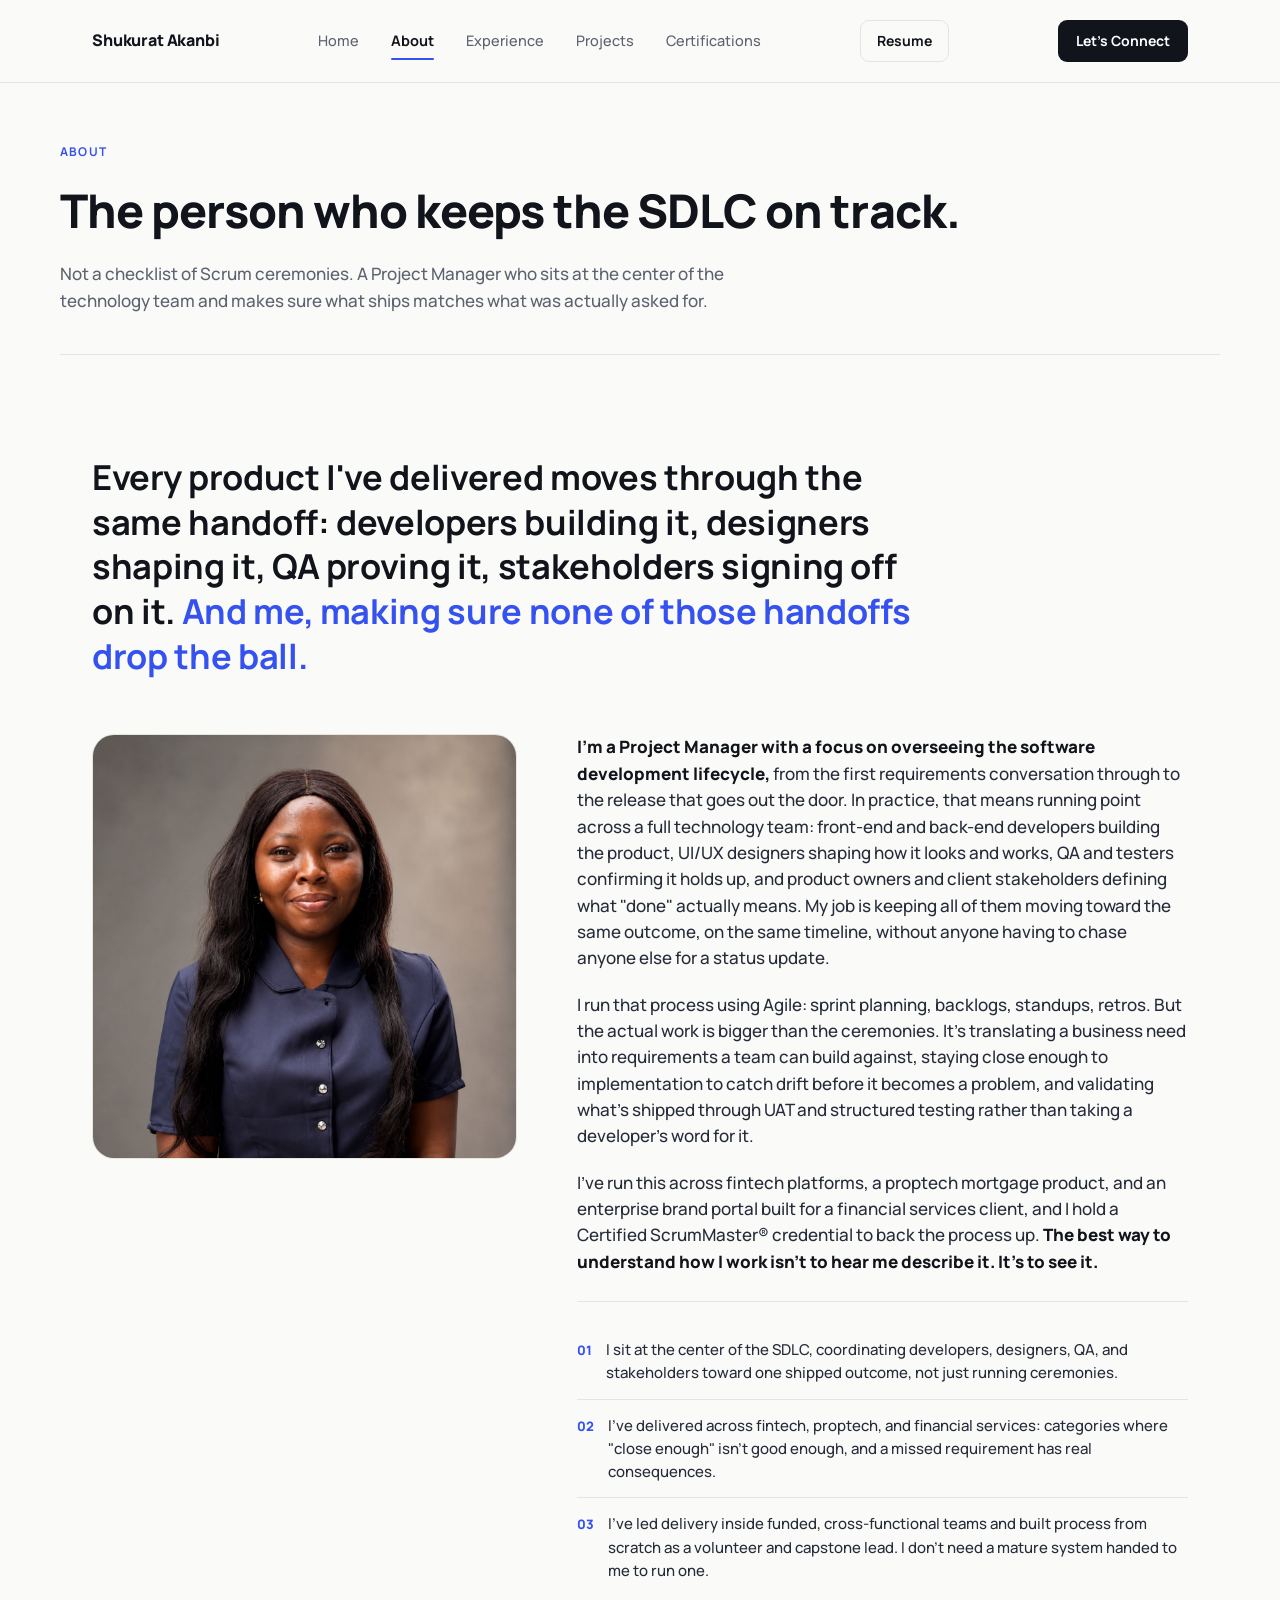
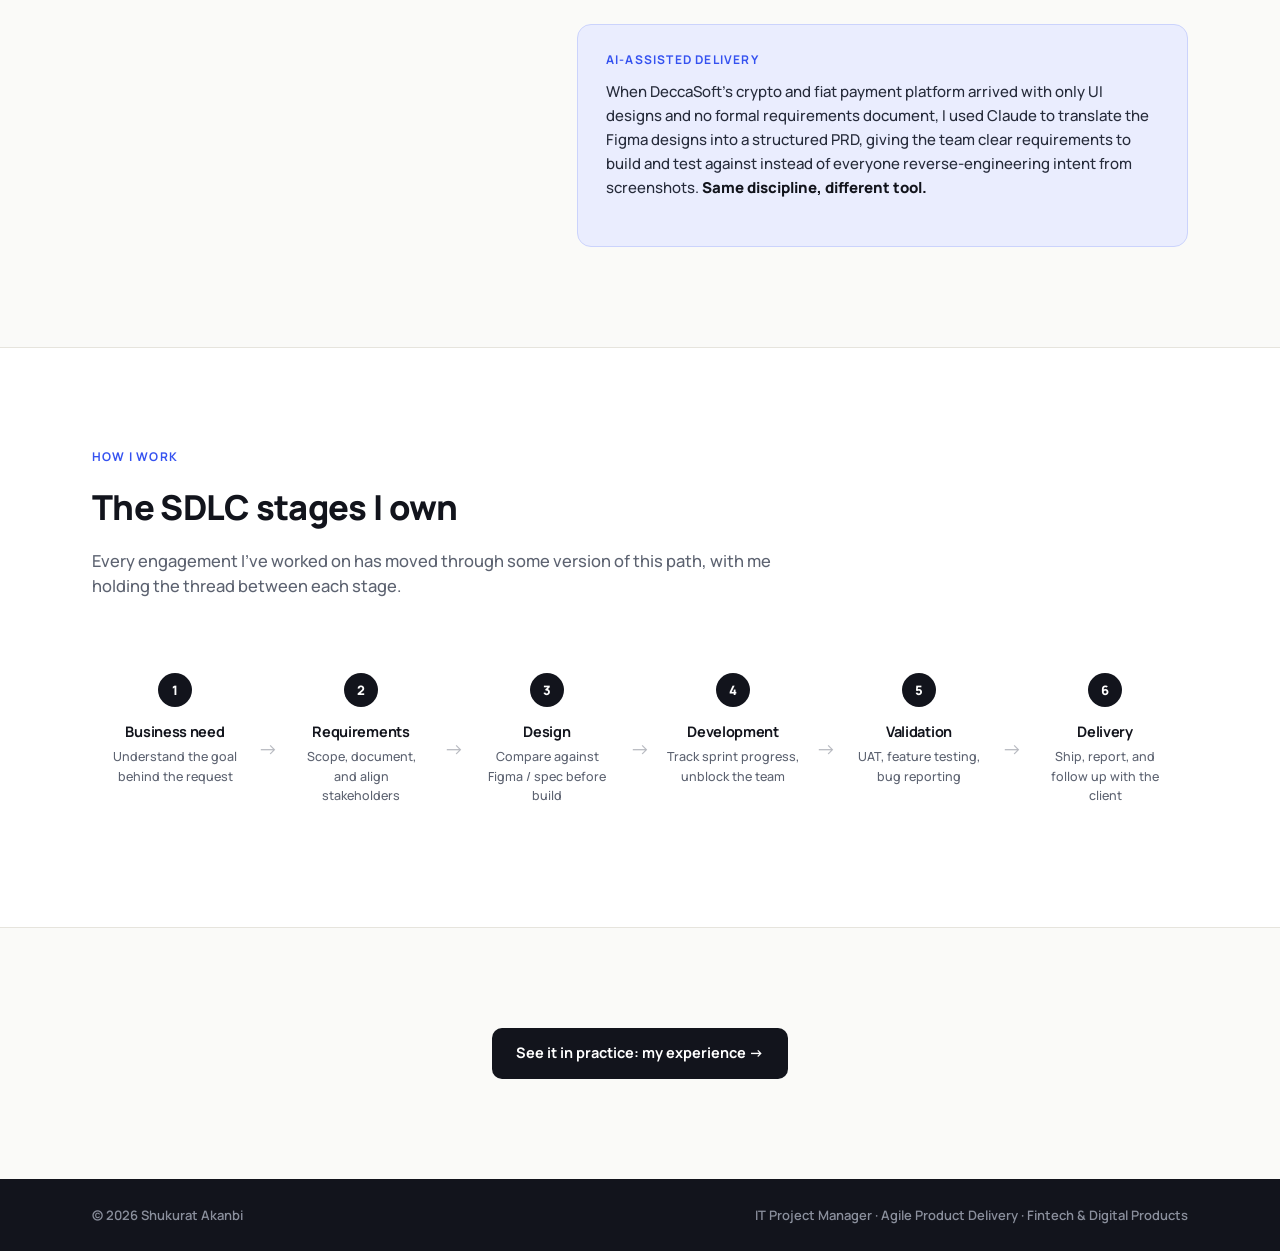
==== commit 6e4acd3c: "Add files via upload Updating portfolio" ====
--- a/about.html
+++ b/about.html
@@ -60,6 +60,10 @@
           <li><span class="num">02</span>I've delivered across fintech, proptech, and financial services: categories where "close enough" isn't good enough, and a missed requirement has real consequences.</li>
           <li><span class="num">03</span>I've led delivery inside funded, cross-functional teams and built process from scratch as a volunteer and capstone lead. I don't need a mature system handed to me to run one.</li>
         </ul>
+        <div class="ai-callout reveal">
+          <span class="label">AI-Assisted Delivery</span>
+          <p>When DeccaSoft's crypto and fiat payment platform arrived with only UI designs and no formal requirements document, I used Claude to translate the Figma designs into a structured PRD, giving the team clear requirements to build and test against instead of everyone reverse-engineering intent from screenshots. <strong>Same discipline, different tool.</strong></p>
+        </div>
       </div>
     </div>
   </section>
--- a/styles.css
+++ b/styles.css
@@ -76,6 +76,8 @@
 .navlinks a.active::after{ content:""; position:absolute; left:0; right:0; bottom:-4px; height:2px; background:var(--accent); border-radius:2px; }
 .navcta{ font-size:14px; font-weight:700; background:var(--ink); color:#fff; padding:10px 18px; border-radius:9px; transition:.15s; }
 .navcta:hover{ background:var(--accent); transform:translateY(-1px); }
+.navresume{ font-size:14px; font-weight:700; color:var(--ink); border:1.5px solid var(--line); padding:9px 16px; border-radius:9px; transition:.15s; margin-right:10px; }
+.navresume:hover{ border-color:var(--ink); }
 .hamburger{ display:none; background:none; border:none; cursor:pointer; padding:8px; margin:-8px -8px -8px 4px; }
 .hamburger .bar{ display:block; width:22px; height:2px; background:var(--ink); margin:5px 0; transition:.2s ease; }
 .hamburger.is-open .bar:nth-child(1){ transform:translateY(7px) rotate(45deg); }
@@ -86,10 +88,12 @@
 .mobile-menu a{ padding:13px 2px; font-size:15.5px; font-weight:600; color:var(--ink); border-bottom:1px solid var(--line); }
 .mobile-menu a.active{ color:var(--accent); font-weight:700; }
 .mobile-menu a.navcta{ margin-top:12px; text-align:center; border-bottom:none; color:#fff; }
+.mobile-menu a.navresume{ margin-top:8px; text-align:center; border-bottom:none; }
 @media(max-width:780px){
   .navlinks{ display:none; }
   nav{ padding:16px 20px; }
-  .navcta{ display:none; }
+  nav > .navcta{ display:none; }
+  nav > .navresume{ display:none; }
   .hamburger{ display:block; }
 }
 
@@ -127,6 +131,12 @@
 .teaser p{ font-size:14.5px; color:var(--muted); flex:1; font-weight:500; }
 .teaser .t-link{ font-size:13.5px; font-weight:700; color:var(--accent); display:flex; align-items:center; gap:6px; }
 
+.tools-row{ display:flex; align-items:center; gap:20px; flex-wrap:wrap; justify-content:center; padding:28px; background:var(--card); border:1px solid var(--line); border-radius:var(--radius); }
+.tools-label{ font-size:12px; font-weight:800; letter-spacing:.08em; text-transform:uppercase; color:var(--muted-light); }
+.tools-chips{ display:flex; gap:10px; flex-wrap:wrap; }
+.tool-chip{ font-size:14px; font-weight:700; padding:9px 16px; border-radius:8px; background:var(--paper-dim); border:1px solid var(--line); color:var(--ink-soft); }
+@media(max-width:640px){ .tools-row{ flex-direction:column; text-align:center; } }
+
 /* ---------- PIPELINE (About signature element) ---------- */
 .pipeline{ display:flex; align-items:stretch; gap:0; flex-wrap:wrap; margin-top:8px; }
 .pipe-step{ flex:1 1 150px; padding:22px 16px; text-align:center; position:relative; }
@@ -147,13 +157,18 @@
 
 .about-grid{ display:grid; grid-template-columns:.82fr 1.18fr; gap:60px; align-items:start; }
 @media(max-width:860px){ .about-grid{ grid-template-columns:1fr; gap:36px; } }
-.about-photo{ border-radius:var(--radius-lg); overflow:hidden; border:1px solid var(--line); position:sticky; top:100px; }
+.about-photo{ border-radius:var(--radius-lg); overflow:hidden; border:1px solid var(--line); }
 .about-copy p{ font-size:17px; color:var(--ink-soft); margin-bottom:20px; max-width:62ch; font-weight:500; }
 .about-copy p strong{ color:var(--ink); font-weight:800; }
 .about-list{ margin-top:26px; padding-top:22px; border-top:1px solid var(--line); }
 .about-list li{ list-style:none; display:flex; gap:14px; padding:14px 0; border-bottom:1px solid var(--line); font-size:15px; color:var(--ink-soft); font-weight:500; }
 .about-list li:last-child{ border-bottom:none; }
 .about-list .num{ font-size:13px; font-weight:800; color:var(--accent); flex:none; padding-top:2px; }
+
+.ai-callout{ margin-top:28px; background:var(--accent-dim); border:1px solid #CBD3FC; border-radius:var(--radius); padding:26px 28px; }
+.ai-callout .label{ margin-bottom:10px; }
+.ai-callout p{ font-size:15px; color:var(--ink-soft); font-weight:500; line-height:1.6; }
+.ai-callout p strong{ color:var(--ink); font-weight:800; }
 
 /* ---------- EXPERIENCE ---------- */
 .exp-card{ background:var(--card); border:1px solid var(--line); border-radius:var(--radius-lg); overflow:hidden; margin-bottom:26px; }
@@ -266,6 +281,7 @@
 @media(max-width:860px){ .contact-grid{ grid-template-columns:1fr; gap:36px; } }
 .contact .big{ font-size:clamp(2rem,4vw,2.7rem); line-height:1.15; margin-bottom:20px; color:#fff; }
 .contact p.lede{ color:#B7BAC4; font-size:16.5px; max-width:48ch; font-weight:500; }
+.availability-line{ margin-top:20px; display:inline-flex; align-items:center; gap:8px; font-size:14px; font-weight:700; color:#B7C2FF; background:rgba(53,82,240,.18); border:1px solid rgba(53,82,240,.4); padding:9px 16px; border-radius:100px; }
 .contact-actions{ display:flex; flex-direction:column; gap:12px; }
 .clink{ display:flex; justify-content:space-between; align-items:center; padding:16px 0; border-bottom:1px solid var(--line-dark); font-size:15px; font-weight:600; color:#EAEAE8; }
 .clink span.arrow{ color:#8FA0F0; transition:.15s; }
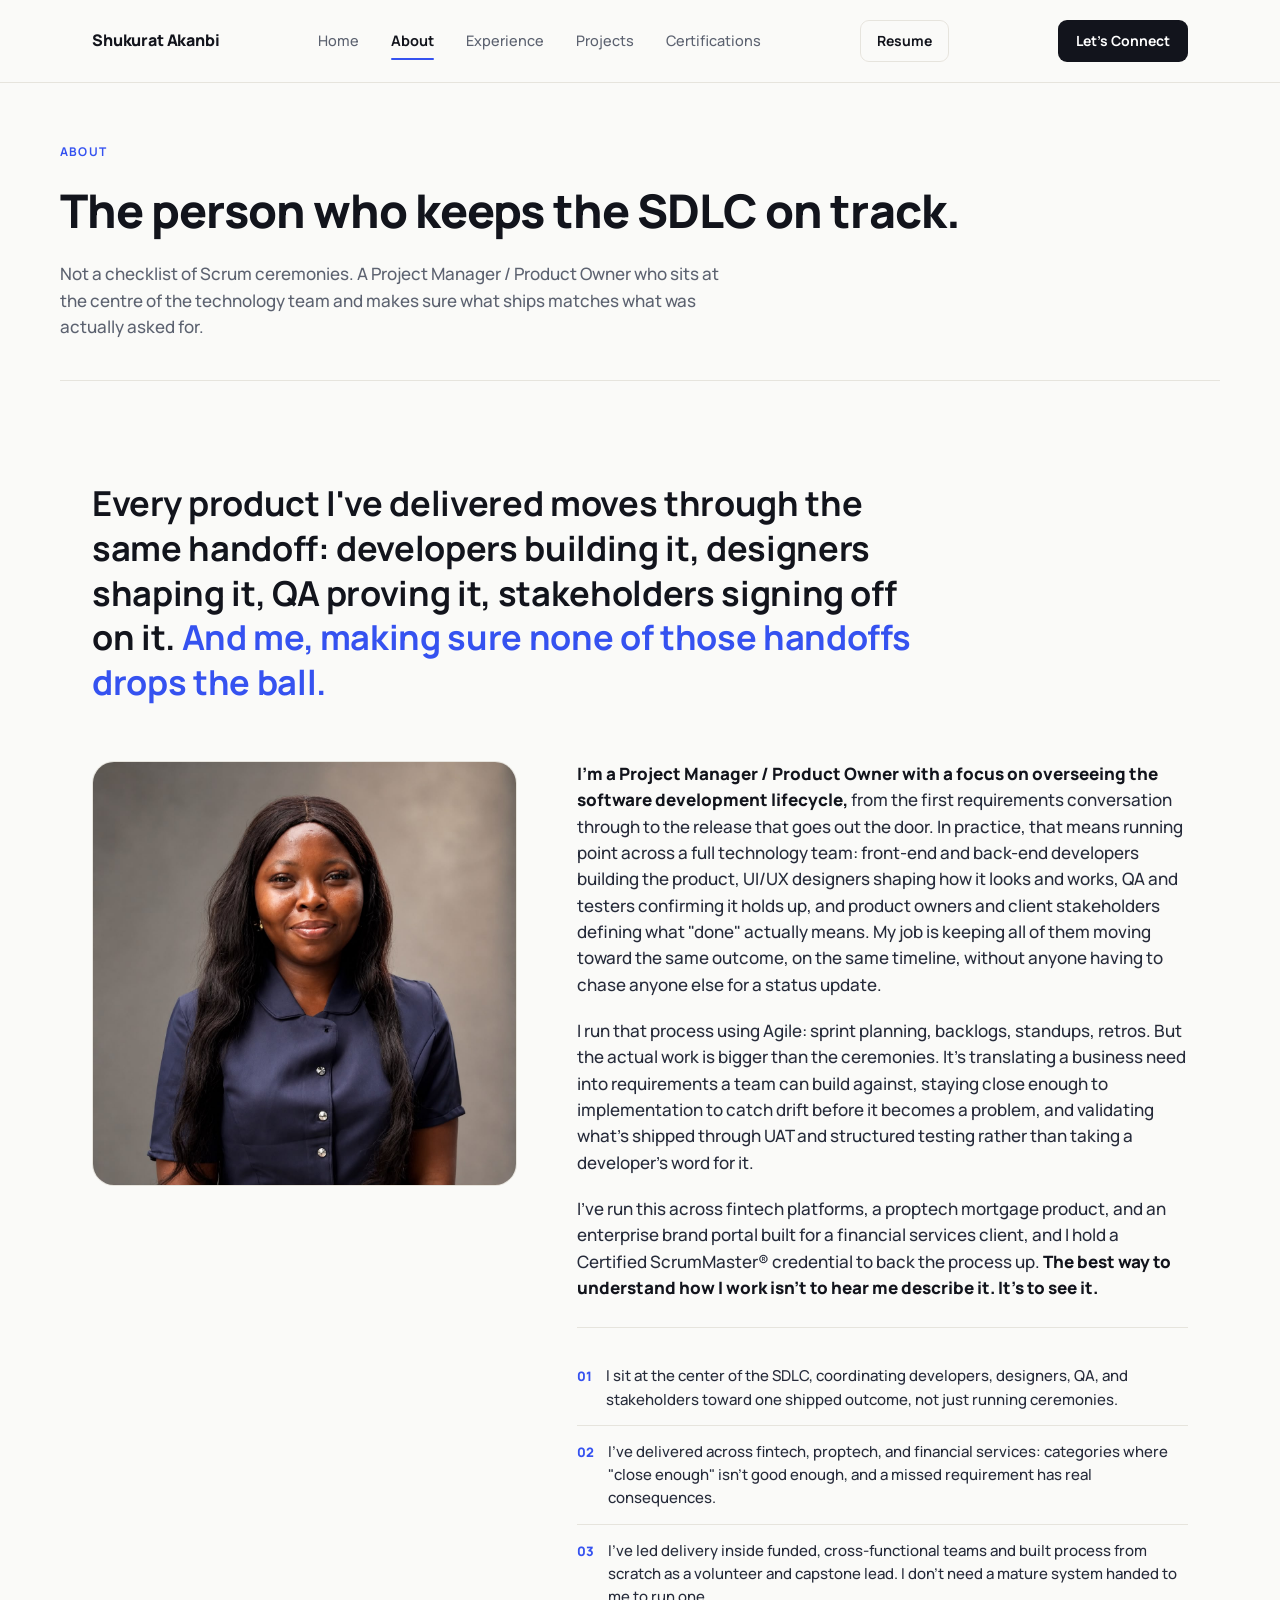
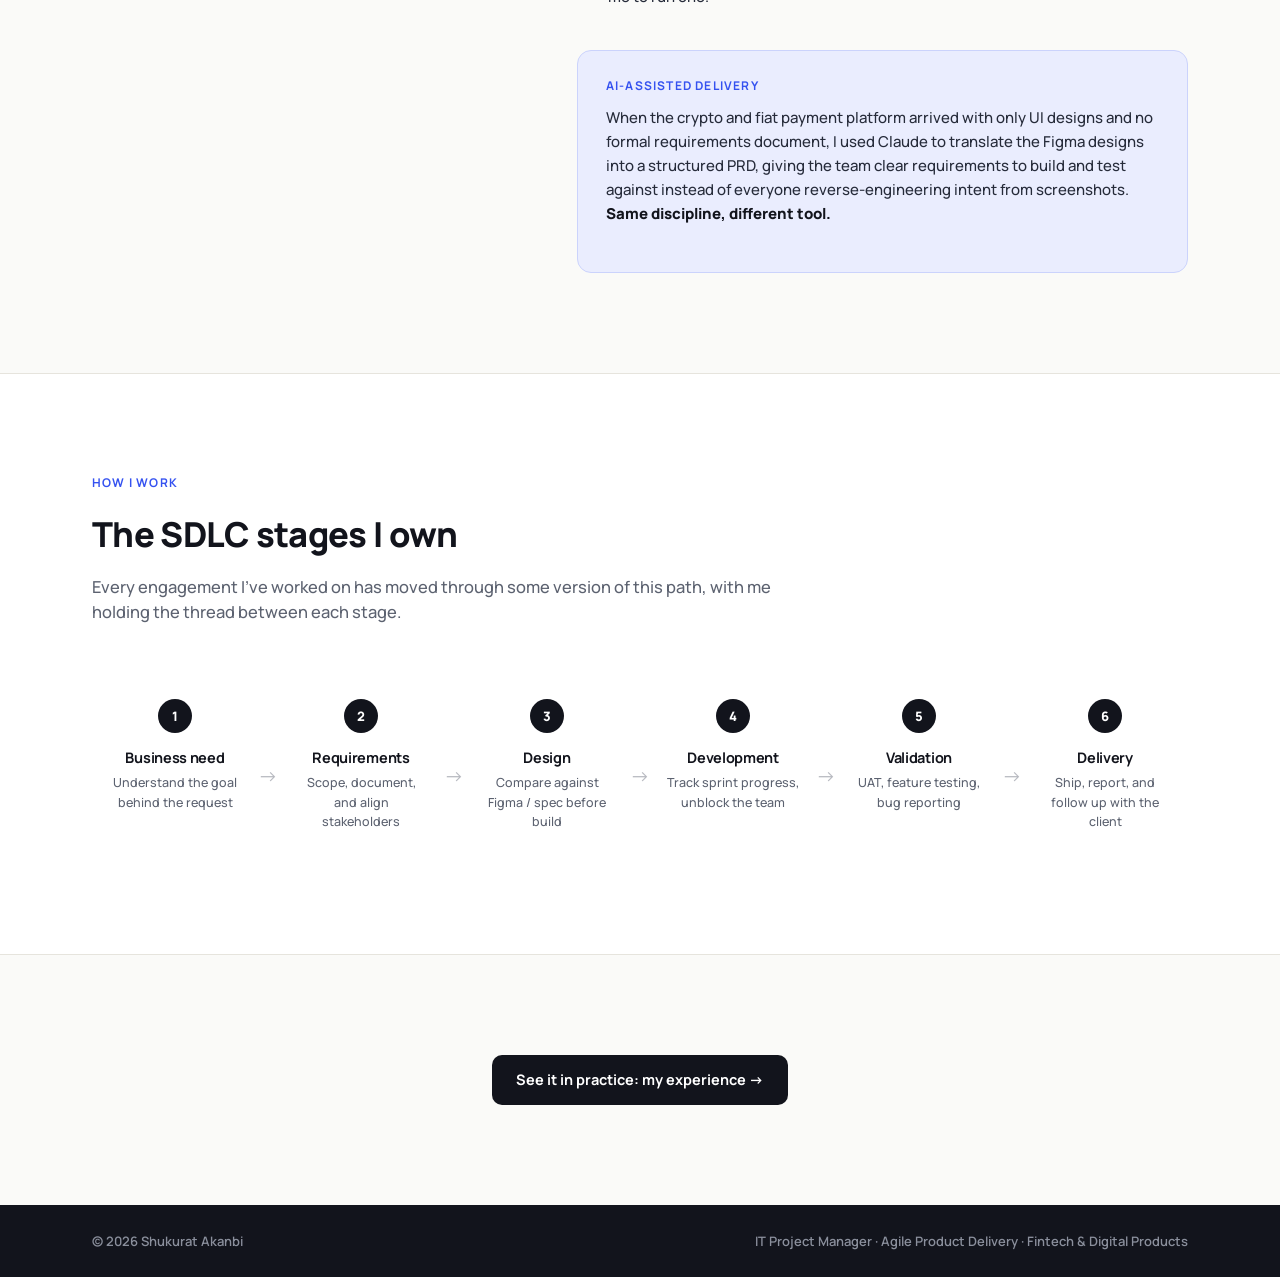
==== commit e11510f6: "Revise job title and improve text clarity in about.html Updated job title to include Product Owner a" ====
--- a/about.html
+++ b/about.html
@@ -40,19 +40,19 @@
   <div class="pagehead wrap">
     <span class="label">About</span>
     <h1>The person who keeps the SDLC on track.</h1>
-    <p>Not a checklist of Scrum ceremonies. A Project Manager who sits at the center of the technology team and makes sure what ships matches what was actually asked for.</p>
+    <p>Not a checklist of Scrum ceremonies. A Project Manager / Product Owner who sits at the centre of the technology team and makes sure what ships matches what was actually asked for.</p>
   </div>
 
   <section>
     <div class="wrap">
-      <p class="about-hook reveal">Every product I've delivered moves through the same handoff: developers building it, designers shaping it, QA proving it, stakeholders signing off on it. <span class="accent-text">And me, making sure none of those handoffs drop the ball.</span></p>
+      <p class="about-hook reveal">Every product I've delivered moves through the same handoff: developers building it, designers shaping it, QA proving it, stakeholders signing off on it. <span class="accent-text">And me, making sure none of those handoffs drops the ball.</span></p>
     </div>
     <div class="wrap about-grid">
       <div class="about-photo">
         <img src="images/headshot.jpg" alt="Shukurat Akanbi" loading="lazy">
       </div>
       <div class="about-copy">
-        <p><strong>I'm a Project Manager with a focus on overseeing the software development lifecycle,</strong> from the first requirements conversation through to the release that goes out the door. In practice, that means running point across a full technology team: front-end and back-end developers building the product, UI/UX designers shaping how it looks and works, QA and testers confirming it holds up, and product owners and client stakeholders defining what "done" actually means. My job is keeping all of them moving toward the same outcome, on the same timeline, without anyone having to chase anyone else for a status update.</p>
+        <p><strong>I'm a Project Manager / Product Owner with a focus on overseeing the software development lifecycle,</strong> from the first requirements conversation through to the release that goes out the door. In practice, that means running point across a full technology team: front-end and back-end developers building the product, UI/UX designers shaping how it looks and works, QA and testers confirming it holds up, and product owners and client stakeholders defining what "done" actually means. My job is keeping all of them moving toward the same outcome, on the same timeline, without anyone having to chase anyone else for a status update.</p>
         <p>I run that process using Agile: sprint planning, backlogs, standups, retros. But the actual work is bigger than the ceremonies. It's translating a business need into requirements a team can build against, staying close enough to implementation to catch drift before it becomes a problem, and validating what's shipped through UAT and structured testing rather than taking a developer's word for it.</p>
         <p>I've run this across fintech platforms, a proptech mortgage product, and an enterprise brand portal built for a financial services client, and I hold a Certified ScrumMaster® credential to back the process up. <strong>The best way to understand how I work isn't to hear me describe it. It's to see it.</strong></p>
         <ul class="about-list">
@@ -62,7 +62,7 @@
         </ul>
         <div class="ai-callout reveal">
           <span class="label">AI-Assisted Delivery</span>
-          <p>When DeccaSoft's crypto and fiat payment platform arrived with only UI designs and no formal requirements document, I used Claude to translate the Figma designs into a structured PRD, giving the team clear requirements to build and test against instead of everyone reverse-engineering intent from screenshots. <strong>Same discipline, different tool.</strong></p>
+          <p>When the crypto and fiat payment platform arrived with only UI designs and no formal requirements document, I used Claude to translate the Figma designs into a structured PRD, giving the team clear requirements to build and test against instead of everyone reverse-engineering intent from screenshots. <strong>Same discipline, different tool.</strong></p>
         </div>
       </div>
     </div>
--- a/styles.css
+++ b/styles.css
@@ -132,8 +132,8 @@
 .teaser .t-link{ font-size:13.5px; font-weight:700; color:var(--accent); display:flex; align-items:center; gap:6px; }
 
 .tools-row{ display:flex; align-items:center; gap:20px; flex-wrap:wrap; justify-content:center; padding:28px; background:var(--card); border:1px solid var(--line); border-radius:var(--radius); }
-.tools-label{ font-size:12px; font-weight:800; letter-spacing:.08em; text-transform:uppercase; color:var(--muted-light); }
-.tools-chips{ display:flex; gap:10px; flex-wrap:wrap; }
+.tools-label{ font-size:12px; font-weight:800; letter-spacing:.08em; text-transform:uppercase; color:var(--muted-light); white-space:nowrap; }
+.tools-chips{ display:flex; gap:10px; flex-wrap:wrap; justify-content:center; max-width:560px; }
 .tool-chip{ font-size:14px; font-weight:700; padding:9px 16px; border-radius:8px; background:var(--paper-dim); border:1px solid var(--line); color:var(--ink-soft); }
 @media(max-width:640px){ .tools-row{ flex-direction:column; text-align:center; } }
 
